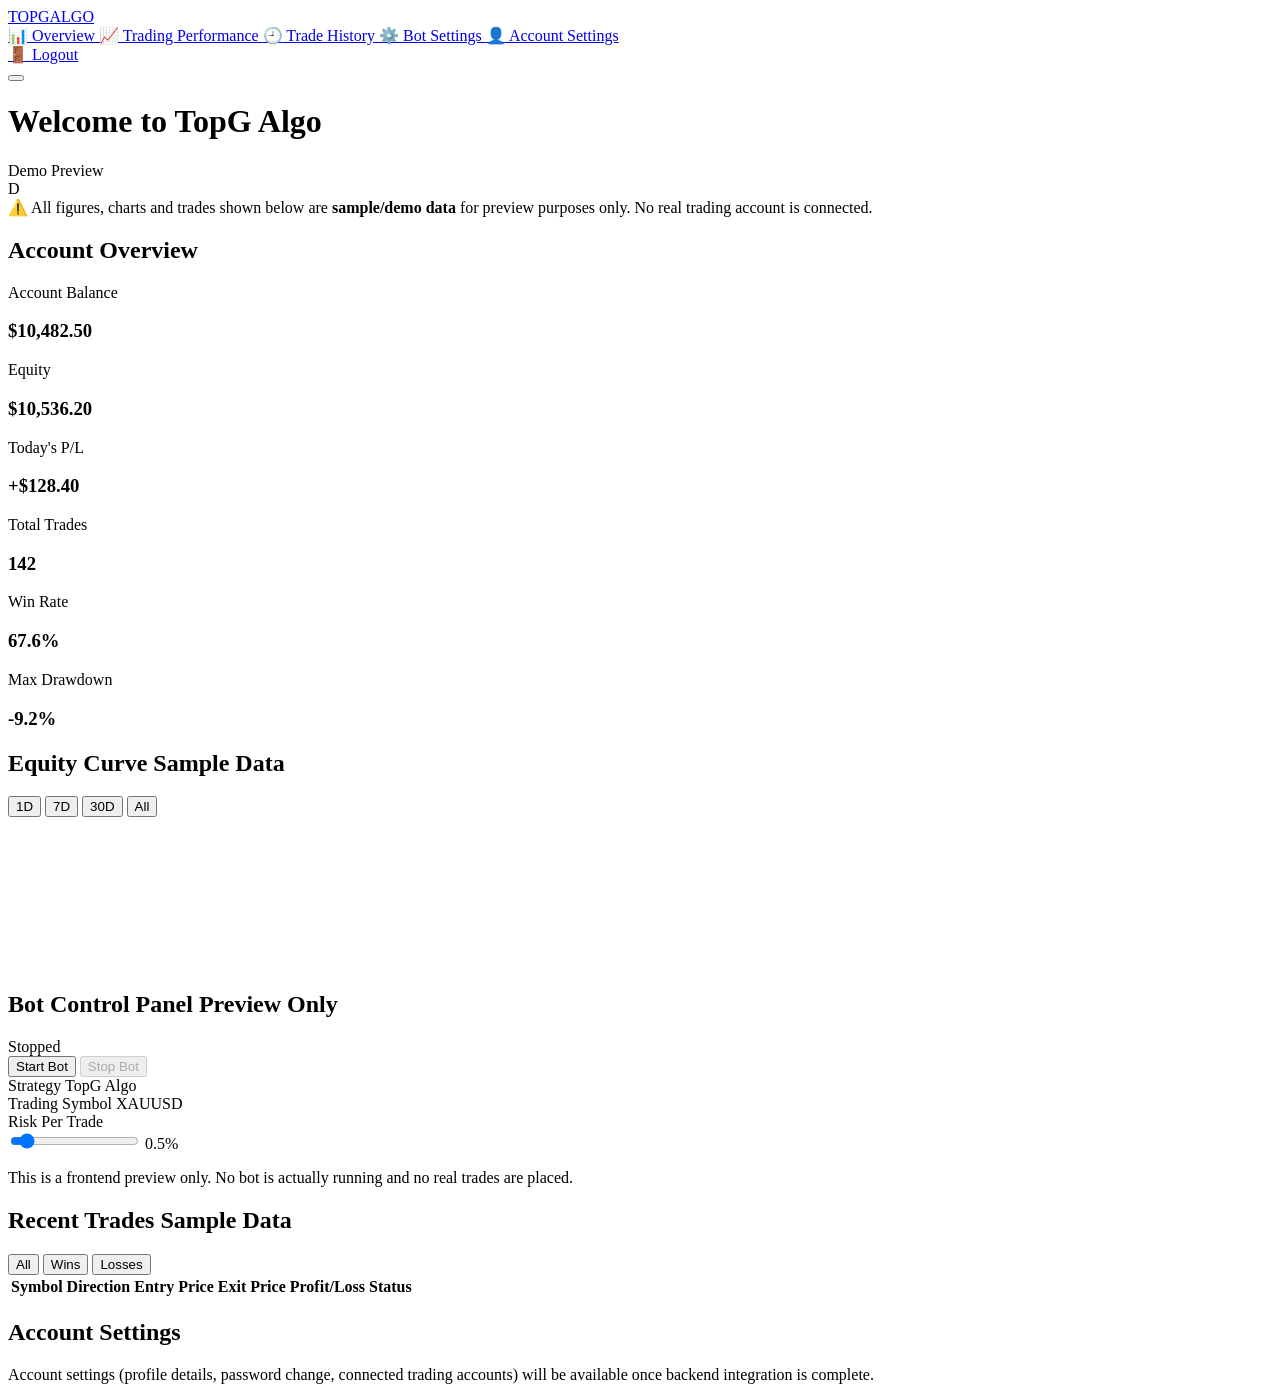
==== pages/dashboard.html @ 69483cea "Create dashboard.html" ====
<!DOCTYPE html>
<html lang="en">
<head>
<meta charset="UTF-8">
<meta name="viewport" content="width=device-width, initial-scale=1.0">
<title>Dashboard — TopG Algo</title>
<link rel="stylesheet" href="css/dashboard.css">
<link rel="preconnect" href="https://fonts.googleapis.com">
<link href="https://fonts.googleapis.com/css2?family=Inter:wght@400;500;600;700;800&display=swap" rel="stylesheet">
</head>
<body>

<div class="dashboard-layout">

  <!-- ===== Sidebar ===== -->
  <aside class="sidebar" id="sidebar">
    <div class="sidebar-logo">
      <a href="../index.html" class="auth-logo">TOPG<span>ALGO</span></a>
    </div>

    <nav class="sidebar-nav">
      <a href="#overview" class="nav-item active" data-section="overview">
        <span class="nav-icon">📊</span> Overview
      </a>
      <a href="#performance" class="nav-item" data-section="performance">
        <span class="nav-icon">📈</span> Trading Performance
      </a>
      <a href="history.html" class="nav-item">
        <span class="nav-icon">🕘</span> Trade History
      </a>
      <a href="#bot-settings" class="nav-item" data-section="bot-settings">
        <span class="nav-icon">⚙️</span> Bot Settings
      </a>
      <a href="#account-settings" class="nav-item" data-section="account-settings">
        <span class="nav-icon">👤</span> Account Settings
      </a>
    </nav>

    <div class="sidebar-footer">
      <a href="login.html" class="nav-item logout-item">
        <span class="nav-icon">🚪</span> Logout
      </a>
    </div>
  </aside>

  <!-- ===== Sidebar overlay (mobile) ===== -->
  <div class="sidebar-overlay" id="sidebarOverlay"></div>

  <!-- ===== Main Content ===== -->
  <main class="main-content">

    <!-- ===== Top Bar ===== -->
    <header class="topbar">
      <div class="topbar-left">
        <button class="menu-toggle" id="menuToggle" aria-label="Toggle menu">
          <span></span><span></span><span></span>
        </button>
        <div>
          <h1 class="welcome-text">Welcome to TopG Algo</h1>
          <span class="status-badge">Demo Preview</span>
        </div>
      </div>
      <div class="topbar-right">
        <div class="profile-icon">D</div>
      </div>
    </header>

    <div class="content-scroll">

      <!-- ===== Sample Data Notice ===== -->
      <div class="sample-notice">
        ⚠️ All figures, charts and trades shown below are <strong>sample/demo data</strong> for preview purposes only. No real trading account is connected.
      </div>

      <!-- ===== Account Statistics ===== -->
      <section class="stats-section" id="overview">
        <h2 class="section-heading">Account Overview</h2>
        <div class="dash-stats-grid">
          <div class="dash-stat-card">
            <p class="dash-stat-label">Account Balance</p>
            <h3 class="dash-stat-value">$10,482.50</h3>
          </div>
          <div class="dash-stat-card">
            <p class="dash-stat-label">Equity</p>
            <h3 class="dash-stat-value">$10,536.20</h3>
          </div>
          <div class="dash-stat-card positive">
            <p class="dash-stat-label">Today's P/L</p>
            <h3 class="dash-stat-value">+$128.40</h3>
          </div>
          <div class="dash-stat-card">
            <p class="dash-stat-label">Total Trades</p>
            <h3 class="dash-stat-value">142</h3>
          </div>
          <div class="dash-stat-card">
            <p class="dash-stat-label">Win Rate</p>
            <h3 class="dash-stat-value">67.6%</h3>
          </div>
          <div class="dash-stat-card negative">
            <p class="dash-stat-label">Max Drawdown</p>
            <h3 class="dash-stat-value">-9.2%</h3>
          </div>
        </div>
      </section>

      <!-- ===== Performance Chart ===== -->
      <section class="chart-section" id="performance">
        <div class="section-header-row">
          <h2 class="section-heading">Equity Curve <span class="demo-tag">Sample Data</span></h2>
          <div class="chart-filters">
            <button class="filter-btn" data-range="1D">1D</button>
            <button class="filter-btn" data-range="7D">7D</button>
            <button class="filter-btn active" data-range="30D">30D</button>
            <button class="filter-btn" data-range="All">All</button>
          </div>
        </div>
        <div class="chart-card">
          <canvas id="equityChart"></canvas>
        </div>
      </section>

      <!-- ===== Bot Control Panel ===== -->
      <section class="bot-section" id="bot-settings">
        <h2 class="section-heading">Bot Control Panel <span class="demo-tag">Preview Only</span></h2>
        <div class="bot-card">
          <div class="bot-status-row">
            <div class="bot-status-info">
              <span class="bot-status-dot" id="botStatusDot"></span>
              <span class="bot-status-text" id="botStatusText">Stopped</span>
            </div>
            <div class="bot-buttons">
              <button class="btn-bot btn-start" id="startBotBtn">Start Bot</button>
              <button class="btn-bot btn-stop" id="stopBotBtn" disabled>Stop Bot</button>
            </div>
          </div>

          <div class="bot-settings-grid">
            <div class="bot-setting-item">
              <span class="setting-label">Strategy</span>
              <span class="setting-value">TopG Algo</span>
            </div>
            <div class="bot-setting-item">
              <span class="setting-label">Trading Symbol</span>
              <span class="setting-value">XAUUSD</span>
            </div>
            <div class="bot-setting-item editable">
              <span class="setting-label">Risk Per Trade</span>
              <div class="risk-edit">
                <input type="range" id="riskSlider" min="0.1" max="5" step="0.1" value="0.5">
                <span class="setting-value" id="riskValue">0.5%</span>
              </div>
            </div>
          </div>
          <p class="bot-disclaimer">This is a frontend preview only. No bot is actually running and no real trades are placed.</p>
        </div>
      </section>

      <!-- ===== Recent Trades Table ===== -->
      <section class="trades-section">
        <div class="section-header-row">
          <h2 class="section-heading">Recent Trades <span class="demo-tag">Sample Data</span></h2>
          <div class="table-filters">
            <button class="table-filter-btn active" data-filter="all">All</button>
            <button class="table-filter-btn" data-filter="win">Wins</button>
            <button class="table-filter-btn" data-filter="loss">Losses</button>
          </div>
        </div>

        <div class="table-wrapper">
          <table class="trades-table" id="tradesTable">
            <thead>
              <tr>
                <th>Symbol</th>
                <th>Direction</th>
                <th>Entry Price</th>
                <th>Exit Price</th>
                <th>Profit/Loss</th>
                <th>Status</th>
              </tr>
            </thead>
            <tbody id="tradesTableBody">
              <!-- Populated by JS -->
            </tbody>
          </table>
        </div>
      </section>

      <!-- ===== Account Settings (placeholder section) ===== -->
      <section class="account-section" id="account-settings">
        <h2 class="section-heading">Account Settings</h2>
        <div class="account-card">
          <p class="account-placeholder-text">
            Account settings (profile details, password change, connected trading accounts) will be available once backend integration is complete.
          </p>
        </div>
      </section>

    </div>
  </main>
</div>

<script src="js/dashboard.js"></script>
</body>
</html>
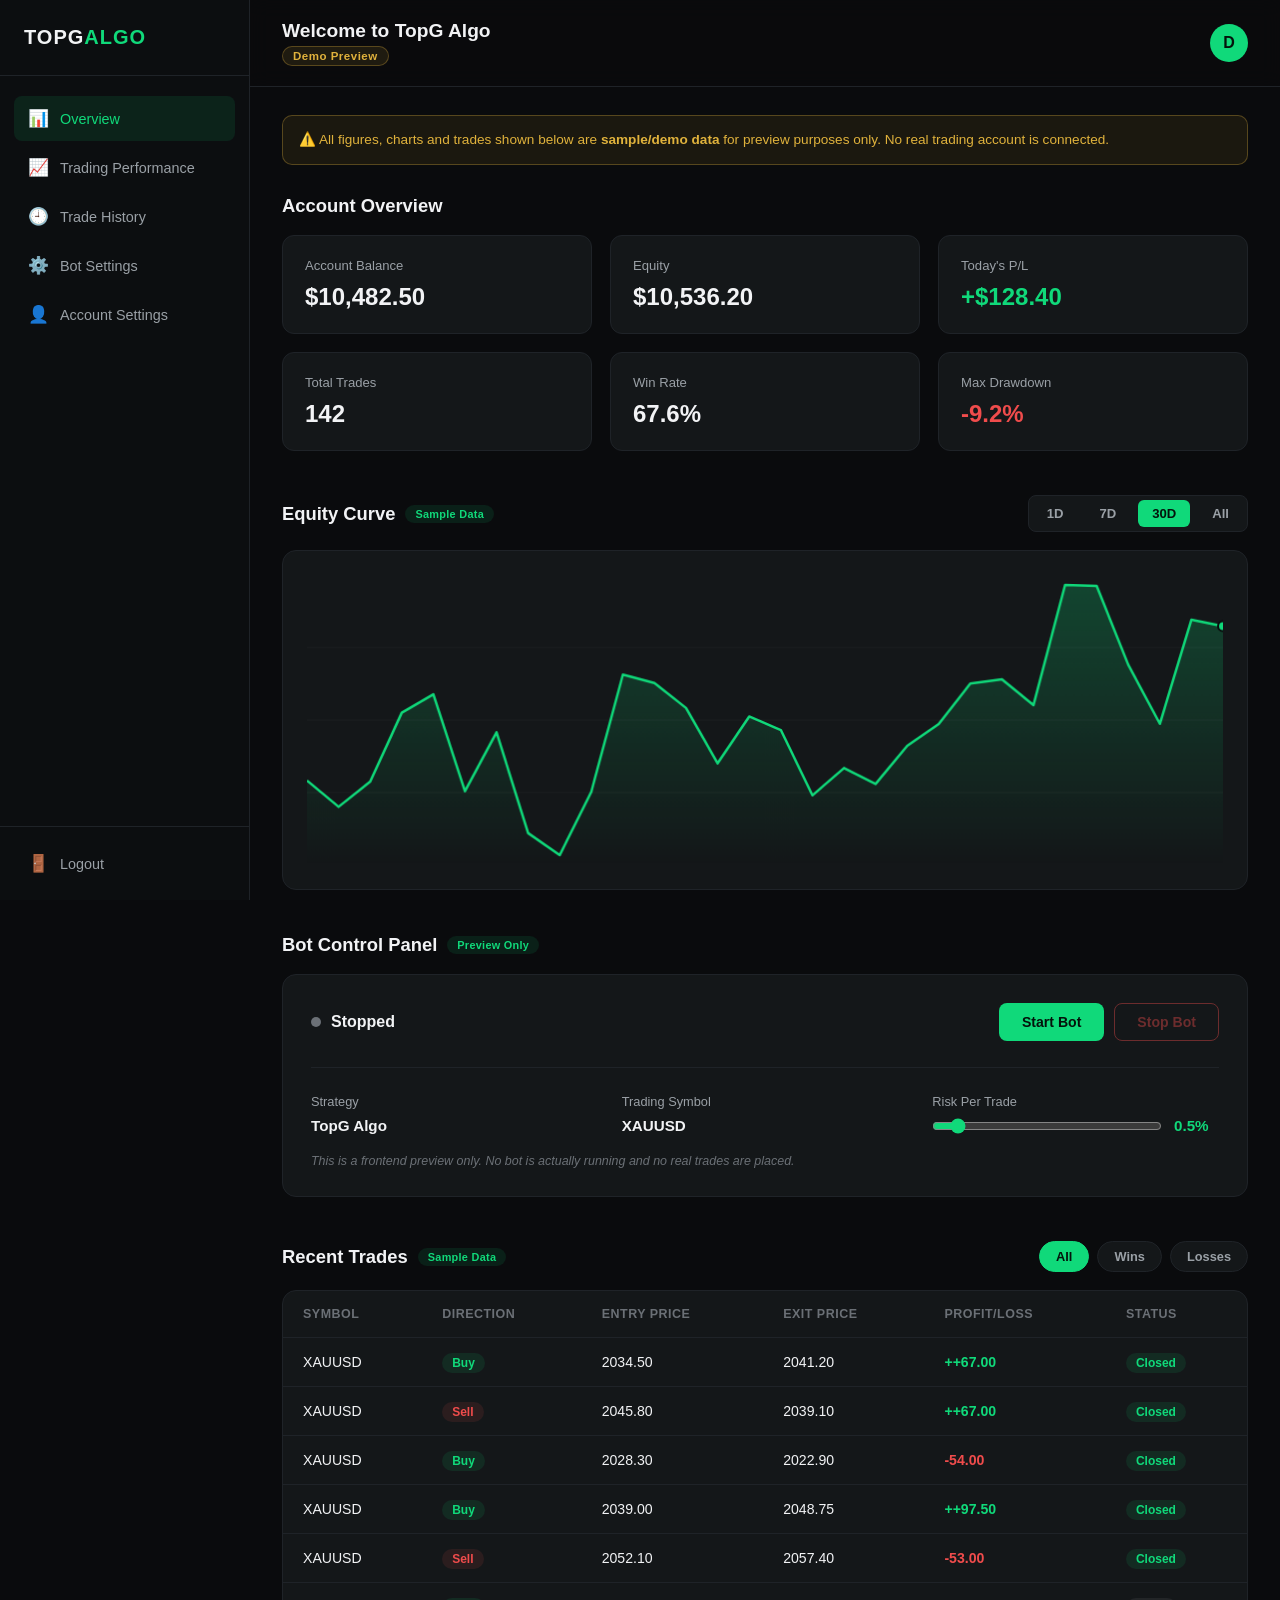
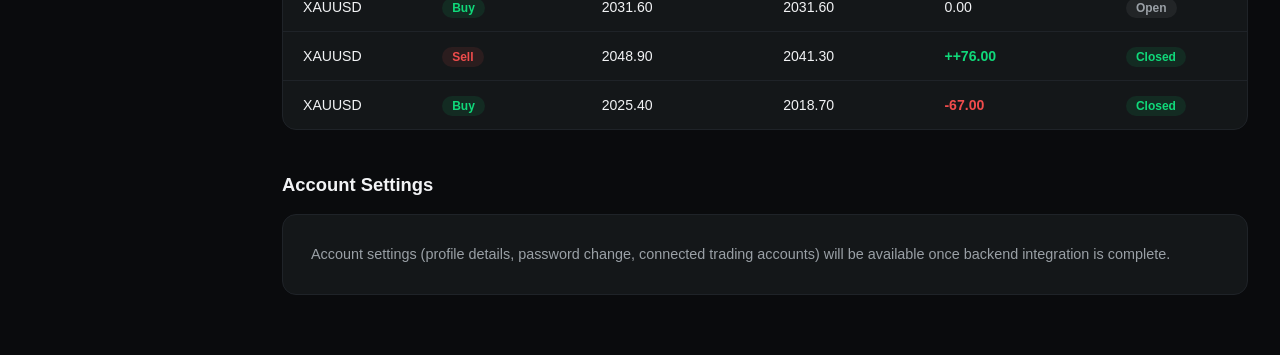
==== commit f16d528c: "Update dashboard.html" ====
--- a/pages/dashboard.html
+++ b/pages/dashboard.html
@@ -25,7 +25,7 @@
       <a href="#performance" class="nav-item" data-section="performance">
         <span class="nav-icon">📈</span> Trading Performance
       </a>
-      <a href="history.html" class="nav-item">
+      <a href="trade-history.html" class="nav-item">
         <span class="nav-icon">🕘</span> Trade History
       </a>
       <a href="#bot-settings" class="nav-item" data-section="bot-settings">
--- a/pages/css/dashboard.css
+++ b/pages/css/dashboard.css
@@ -0,0 +1,661 @@
+/* ===== Reset & Base ===== */
+* {
+  margin: 0;
+  padding: 0;
+  box-sizing: border-box;
+}
+
+:root {
+  --bg-black: #0a0b0d;
+  --bg-dark: #0f1113;
+  --bg-card: #141719;
+  --bg-sidebar: #0c0e10;
+  --border-color: #1f2328;
+  --emerald: #10d97a;
+  --emerald-dim: #0c8f56;
+  --text-main: #f2f3f5;
+  --text-muted: #9aa0a6;
+  --text-faint: #6b7076;
+  --error-red: #f04c4c;
+  --warning-yellow: #e0b23c;
+}
+
+body {
+  font-family: 'Inter', sans-serif;
+  background: var(--bg-black);
+  color: var(--text-main);
+  overflow-x: hidden;
+}
+
+a {
+  text-decoration: none;
+  color: inherit;
+}
+
+/* ===== Layout ===== */
+.dashboard-layout {
+  display: flex;
+  min-height: 100vh;
+}
+
+/* ===== Sidebar ===== */
+.sidebar {
+  width: 250px;
+  background: var(--bg-sidebar);
+  border-right: 1px solid var(--border-color);
+  display: flex;
+  flex-direction: column;
+  position: fixed;
+  top: 0;
+  left: 0;
+  height: 100vh;
+  z-index: 200;
+  transition: transform 0.3s ease;
+}
+
+.sidebar-logo {
+  padding: 26px 24px;
+  border-bottom: 1px solid var(--border-color);
+}
+
+.auth-logo {
+  font-size: 1.25rem;
+  font-weight: 800;
+  letter-spacing: 1px;
+}
+
+.auth-logo span {
+  color: var(--emerald);
+}
+
+.sidebar-nav {
+  flex: 1;
+  padding: 20px 14px;
+  display: flex;
+  flex-direction: column;
+  gap: 4px;
+}
+
+.nav-item {
+  display: flex;
+  align-items: center;
+  gap: 12px;
+  padding: 12px 14px;
+  border-radius: 8px;
+  color: var(--text-muted);
+  font-size: 0.9rem;
+  font-weight: 500;
+  transition: all 0.25s ease;
+}
+
+.nav-item:hover {
+  background: rgba(16, 217, 122, 0.06);
+  color: var(--text-main);
+}
+
+.nav-item.active {
+  background: rgba(16, 217, 122, 0.1);
+  color: var(--emerald);
+}
+
+.nav-icon {
+  font-size: 1.05rem;
+  width: 20px;
+  text-align: center;
+}
+
+.sidebar-footer {
+  padding: 14px;
+  border-top: 1px solid var(--border-color);
+}
+
+.logout-item:hover {
+  background: rgba(240, 76, 76, 0.08);
+  color: var(--error-red);
+}
+
+.sidebar-overlay {
+  display: none;
+  position: fixed;
+  inset: 0;
+  background: rgba(0, 0, 0, 0.6);
+  z-index: 150;
+}
+
+.sidebar-overlay.active {
+  display: block;
+}
+
+/* ===== Main Content ===== */
+.main-content {
+  margin-left: 250px;
+  flex: 1;
+  display: flex;
+  flex-direction: column;
+  min-height: 100vh;
+}
+
+/* ===== Top Bar ===== */
+.topbar {
+  display: flex;
+  align-items: center;
+  justify-content: space-between;
+  padding: 20px 32px;
+  border-bottom: 1px solid var(--border-color);
+  background: rgba(10, 11, 13, 0.9);
+  backdrop-filter: blur(10px);
+  position: sticky;
+  top: 0;
+  z-index: 50;
+}
+
+.topbar-left {
+  display: flex;
+  align-items: center;
+  gap: 16px;
+}
+
+.menu-toggle {
+  display: none;
+  flex-direction: column;
+  gap: 5px;
+  background: none;
+  border: none;
+  cursor: pointer;
+}
+
+.menu-toggle span {
+  width: 22px;
+  height: 2px;
+  background: var(--text-main);
+}
+
+.welcome-text {
+  font-size: 1.2rem;
+  font-weight: 700;
+  margin-bottom: 4px;
+}
+
+.status-badge {
+  display: inline-block;
+  background: rgba(224, 178, 60, 0.1);
+  color: var(--warning-yellow);
+  border: 1px solid rgba(224, 178, 60, 0.3);
+  font-size: 0.72rem;
+  font-weight: 600;
+  padding: 3px 10px;
+  border-radius: 20px;
+  letter-spacing: 0.5px;
+}
+
+.profile-icon {
+  width: 38px;
+  height: 38px;
+  border-radius: 50%;
+  background: var(--emerald);
+  color: #04130b;
+  display: flex;
+  align-items: center;
+  justify-content: center;
+  font-weight: 800;
+  font-size: 1rem;
+}
+
+/* ===== Content Scroll Area ===== */
+.content-scroll {
+  padding: 28px 32px 60px;
+}
+
+.sample-notice {
+  background: rgba(224, 178, 60, 0.08);
+  border: 1px solid rgba(224, 178, 60, 0.3);
+  color: var(--warning-yellow);
+  font-size: 0.85rem;
+  padding: 14px 16px;
+  border-radius: 10px;
+  margin-bottom: 30px;
+  line-height: 1.5;
+}
+
+.section-heading {
+  font-size: 1.15rem;
+  font-weight: 700;
+  margin-bottom: 18px;
+  display: flex;
+  align-items: center;
+  gap: 10px;
+}
+
+.demo-tag {
+  font-size: 0.68rem;
+  font-weight: 600;
+  background: rgba(16, 217, 122, 0.1);
+  color: var(--emerald);
+  padding: 3px 10px;
+  border-radius: 20px;
+  letter-spacing: 0.3px;
+}
+
+.section-header-row {
+  display: flex;
+  align-items: center;
+  justify-content: space-between;
+  flex-wrap: wrap;
+  gap: 12px;
+  margin-bottom: 18px;
+}
+
+.section-header-row .section-heading {
+  margin-bottom: 0;
+}
+
+/* ===== Stats Section ===== */
+.stats-section {
+  margin-bottom: 44px;
+}
+
+.dash-stats-grid {
+  display: grid;
+  grid-template-columns: repeat(3, 1fr);
+  gap: 18px;
+}
+
+.dash-stat-card {
+  background: var(--bg-card);
+  border: 1px solid var(--border-color);
+  border-radius: 12px;
+  padding: 22px;
+  transition: border-color 0.25s ease, transform 0.25s ease;
+}
+
+.dash-stat-card:hover {
+  border-color: var(--emerald-dim);
+  transform: translateY(-3px);
+}
+
+.dash-stat-label {
+  font-size: 0.82rem;
+  color: var(--text-muted);
+  margin-bottom: 10px;
+}
+
+.dash-stat-value {
+  font-size: 1.5rem;
+  font-weight: 800;
+}
+
+.dash-stat-card.positive .dash-stat-value {
+  color: var(--emerald);
+}
+
+.dash-stat-card.negative .dash-stat-value {
+  color: var(--error-red);
+}
+
+/* ===== Chart Section ===== */
+.chart-section {
+  margin-bottom: 44px;
+}
+
+.chart-filters {
+  display: flex;
+  gap: 8px;
+  background: var(--bg-card);
+  border: 1px solid var(--border-color);
+  padding: 4px;
+  border-radius: 8px;
+}
+
+.filter-btn {
+  background: none;
+  border: none;
+  color: var(--text-muted);
+  font-size: 0.82rem;
+  font-weight: 600;
+  padding: 6px 14px;
+  border-radius: 6px;
+  cursor: pointer;
+  transition: all 0.25s ease;
+  font-family: inherit;
+}
+
+.filter-btn:hover {
+  color: var(--text-main);
+}
+
+.filter-btn.active {
+  background: var(--emerald);
+  color: #04130b;
+}
+
+.chart-card {
+  background: var(--bg-card);
+  border: 1px solid var(--border-color);
+  border-radius: 14px;
+  padding: 24px;
+  height: 340px;
+}
+
+#equityChart {
+  width: 100%;
+  height: 100%;
+}
+
+/* ===== Bot Section ===== */
+.bot-section {
+  margin-bottom: 44px;
+}
+
+.bot-card {
+  background: var(--bg-card);
+  border: 1px solid var(--border-color);
+  border-radius: 14px;
+  padding: 28px;
+}
+
+.bot-status-row {
+  display: flex;
+  align-items: center;
+  justify-content: space-between;
+  flex-wrap: wrap;
+  gap: 16px;
+  margin-bottom: 26px;
+  padding-bottom: 26px;
+  border-bottom: 1px solid var(--border-color);
+}
+
+.bot-status-info {
+  display: flex;
+  align-items: center;
+  gap: 10px;
+  font-weight: 700;
+  font-size: 1rem;
+}
+
+.bot-status-dot {
+  width: 10px;
+  height: 10px;
+  border-radius: 50%;
+  background: var(--text-faint);
+}
+
+.bot-status-dot.running {
+  background: var(--emerald);
+  box-shadow: 0 0 8px rgba(16, 217, 122, 0.6);
+  animation: pulse 1.5s infinite;
+}
+
+@keyframes pulse {
+  0%, 100% { opacity: 1; }
+  50% { opacity: 0.5; }
+}
+
+.bot-buttons {
+  display: flex;
+  gap: 10px;
+}
+
+.btn-bot {
+  padding: 10px 22px;
+  border-radius: 8px;
+  font-size: 0.88rem;
+  font-weight: 700;
+  font-family: inherit;
+  cursor: pointer;
+  border: 1px solid transparent;
+  transition: all 0.25s ease;
+}
+
+.btn-start {
+  background: var(--emerald);
+  color: #04130b;
+}
+
+.btn-start:hover:not(:disabled) {
+  background: #0fe085;
+  box-shadow: 0 0 16px rgba(16, 217, 122, 0.4);
+}
+
+.btn-stop {
+  background: transparent;
+  border-color: var(--error-red);
+  color: var(--error-red);
+}
+
+.btn-stop:hover:not(:disabled) {
+  background: rgba(240, 76, 76, 0.1);
+}
+
+.btn-bot:disabled {
+  opacity: 0.4;
+  cursor: not-allowed;
+}
+
+.bot-settings-grid {
+  display: grid;
+  grid-template-columns: repeat(3, 1fr);
+  gap: 24px;
+  margin-bottom: 20px;
+}
+
+.bot-setting-item {
+  display: flex;
+  flex-direction: column;
+  gap: 8px;
+}
+
+.setting-label {
+  font-size: 0.8rem;
+  color: var(--text-muted);
+}
+
+.setting-value {
+  font-size: 0.95rem;
+  font-weight: 700;
+  color: var(--text-main);
+}
+
+.risk-edit {
+  display: flex;
+  align-items: center;
+  gap: 12px;
+}
+
+.risk-edit input[type="range"] {
+  flex: 1;
+  accent-color: var(--emerald);
+  cursor: pointer;
+}
+
+.risk-edit .setting-value {
+  color: var(--emerald);
+  min-width: 45px;
+}
+
+.bot-disclaimer {
+  font-size: 0.78rem;
+  color: var(--text-faint);
+  font-style: italic;
+}
+
+/* ===== Trades Table ===== */
+.trades-section {
+  margin-bottom: 44px;
+}
+
+.table-filters {
+  display: flex;
+  gap: 8px;
+}
+
+.table-filter-btn {
+  background: var(--bg-card);
+  border: 1px solid var(--border-color);
+  color: var(--text-muted);
+  font-size: 0.8rem;
+  font-weight: 600;
+  padding: 7px 16px;
+  border-radius: 20px;
+  cursor: pointer;
+  transition: all 0.25s ease;
+  font-family: inherit;
+}
+
+.table-filter-btn:hover {
+  color: var(--text-main);
+}
+
+.table-filter-btn.active {
+  background: var(--emerald);
+  border-color: var(--emerald);
+  color: #04130b;
+}
+
+.table-wrapper {
+  background: var(--bg-card);
+  border: 1px solid var(--border-color);
+  border-radius: 14px;
+  overflow-x: auto;
+}
+
+.trades-table {
+  width: 100%;
+  border-collapse: collapse;
+  min-width: 600px;
+}
+
+.trades-table th {
+  text-align: left;
+  font-size: 0.78rem;
+  text-transform: uppercase;
+  letter-spacing: 0.5px;
+  color: var(--text-faint);
+  padding: 16px 20px;
+  border-bottom: 1px solid var(--border-color);
+}
+
+.trades-table td {
+  padding: 16px 20px;
+  font-size: 0.88rem;
+  border-bottom: 1px solid var(--border-color);
+}
+
+.trades-table tr:last-child td {
+  border-bottom: none;
+}
+
+.trades-table tr:hover td {
+  background: rgba(255, 255, 255, 0.02);
+}
+
+.direction-badge {
+  padding: 3px 10px;
+  border-radius: 20px;
+  font-size: 0.75rem;
+  font-weight: 700;
+}
+
+.direction-badge.buy {
+  background: rgba(16, 217, 122, 0.1);
+  color: var(--emerald);
+}
+
+.direction-badge.sell {
+  background: rgba(240, 76, 76, 0.1);
+  color: var(--error-red);
+}
+
+.pl-positive {
+  color: var(--emerald);
+  font-weight: 700;
+}
+
+.pl-negative {
+  color: var(--error-red);
+  font-weight: 700;
+}
+
+.status-badge-table {
+  padding: 3px 10px;
+  border-radius: 20px;
+  font-size: 0.75rem;
+  font-weight: 600;
+  background: rgba(154, 160, 166, 0.1);
+  color: var(--text-muted);
+}
+
+.status-badge-table.closed {
+  background: rgba(16, 217, 122, 0.1);
+  color: var(--emerald);
+}
+
+/* ===== Account Settings Section ===== */
+.account-card {
+  background: var(--bg-card);
+  border: 1px solid var(--border-color);
+  border-radius: 14px;
+  padding: 28px;
+}
+
+.account-placeholder-text {
+  color: var(--text-muted);
+  font-size: 0.9rem;
+  line-height: 1.6;
+}
+
+/* ===== Responsive ===== */
+@media (max-width: 1024px) {
+  .dash-stats-grid {
+    grid-template-columns: repeat(2, 1fr);
+  }
+
+  .bot-settings-grid {
+    grid-template-columns: repeat(2, 1fr);
+  }
+}
+
+@media (max-width: 900px) {
+  .sidebar {
+    transform: translateX(-100%);
+  }
+
+  .sidebar.open {
+    transform: translateX(0);
+  }
+
+  .main-content {
+    margin-left: 0;
+  }
+
+  .menu-toggle {
+    display: flex;
+  }
+}
+
+@media (max-width: 600px) {
+  .content-scroll {
+    padding: 20px 16px 50px;
+  }
+
+  .topbar {
+    padding: 16px 18px;
+  }
+
+  .dash-stats-grid {
+    grid-template-columns: 1fr;
+  }
+
+  .bot-settings-grid {
+    grid-template-columns: 1fr;
+  }
+
+  .bot-status-row {
+    flex-direction: column;
+    align-items: flex-start;
+  }
+
+  .chart-card {
+    height: 260px;
+    padding: 16px;
+  }
+}
